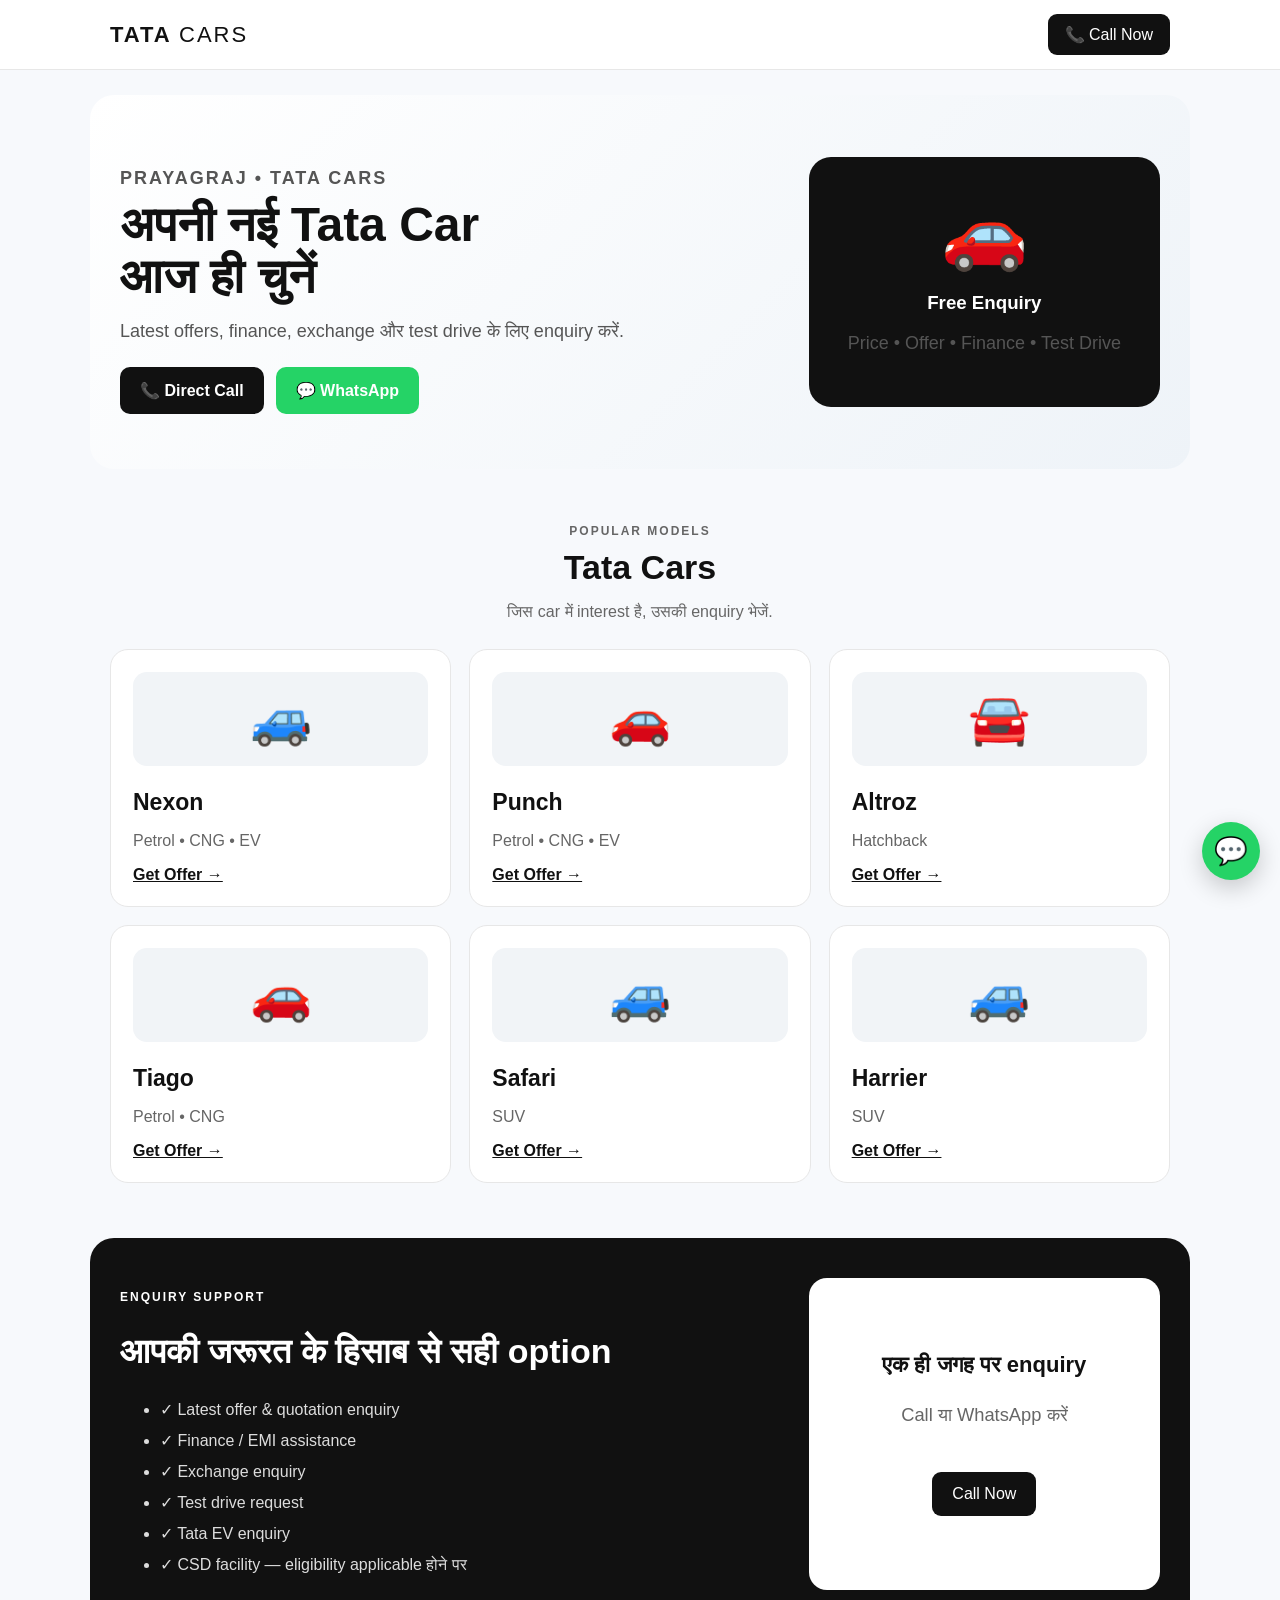
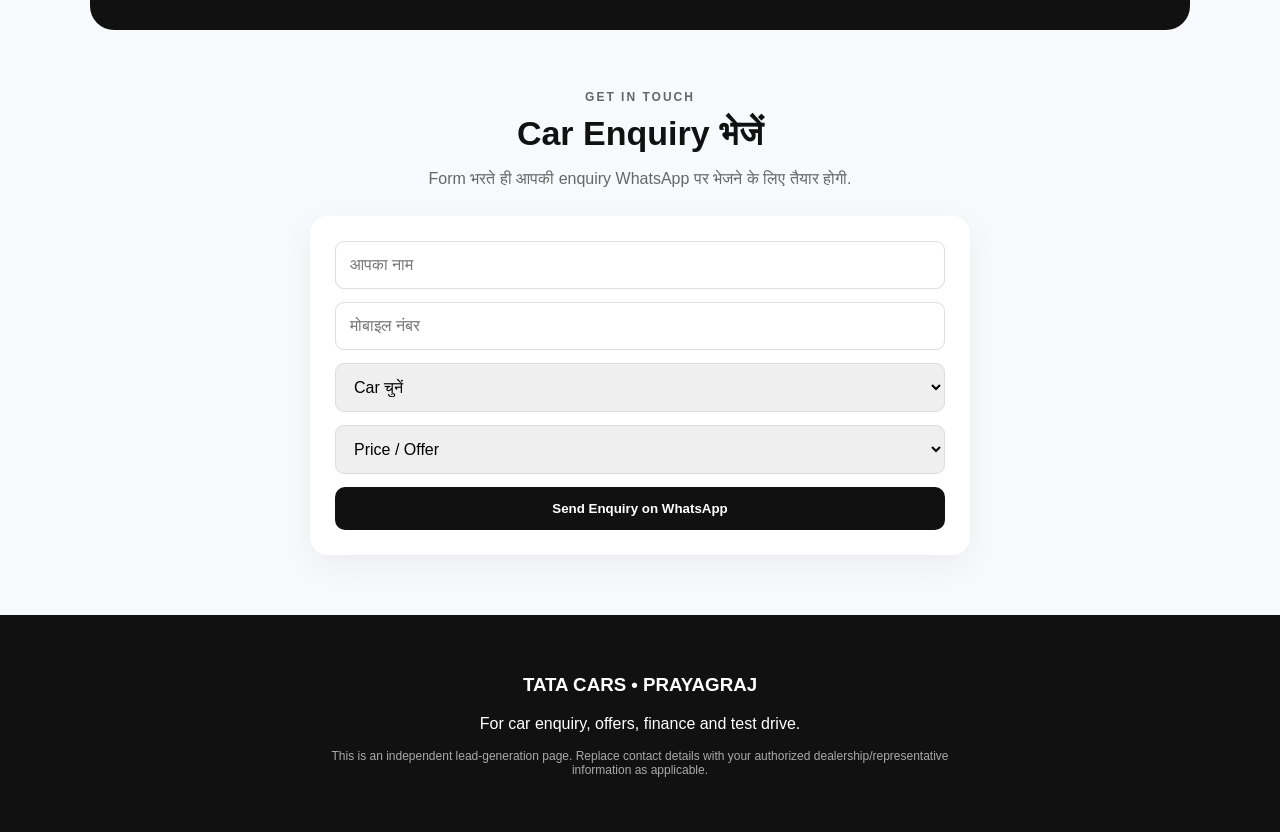
==== index.html @ e4ee9b81 "Add files via upload" ====
<!DOCTYPE html>
<html lang="hi">
<head>
  <meta charset="UTF-8">
  <meta name="viewport" content="width=device-width, initial-scale=1.0">
  <title>Tata Cars in Prayagraj | Best Offers, Finance & Test Drive</title>
  <meta name="description" content="Prayagraj में Tata Cars की जानकारी, offers, finance, exchange और test drive enquiry. Call या WhatsApp से enquiry करें.">
  <meta name="keywords" content="Tata car Prayagraj, Tata Nexon Prayagraj, Tata Punch Prayagraj, Tata car offers Prayagraj, Tata test drive Prayagraj">
  <link rel="stylesheet" href="style.css">
</head>
<body>
<header>
  <div class="nav">
    <div class="brand">TATA <span>CARS</span></div>
    <a class="call" href="tel:8931920111">📞 Call Now</a>
  </div>
</header>

<section class="hero">
  <div class="hero-text">
    <p class="tag">PRAYAGRAJ • TATA CARS</p>
    <h1>अपनी नई Tata Car<br><span>आज ही चुनें</span></h1>
    <p>Latest offers, finance, exchange और test drive के लिए enquiry करें.</p>
    <div class="buttons">
      <a href="tel:8931920111" class="btn primary">📞 Direct Call</a>
      <a href="https://wa.me/918931920111?text=Namaste%2C%20mujhe%20Tata%20car%20ke%20baare%20me%20enquiry%20karni%20hai." class="btn whatsapp">💬 WhatsApp</a>
    </div>
  </div>
  <div class="hero-card">
    <div class="car-icon">🚗</div>
    <h3>Free Enquiry</h3>
    <p>Price • Offer • Finance • Test Drive</p>
  </div>
</section>

<section class="section">
  <div class="section-head">
    <p class="tag">POPULAR MODELS</p>
    <h2>Tata Cars</h2>
    <p>जिस car में interest है, उसकी enquiry भेजें.</p>
  </div>
  <div class="cars">
    <div class="car"><div class="emoji">🚙</div><h3>Nexon</h3><p>Petrol • CNG • EV</p><a href="#lead">Get Offer →</a></div>
    <div class="car"><div class="emoji">🚗</div><h3>Punch</h3><p>Petrol • CNG • EV</p><a href="#lead">Get Offer →</a></div>
    <div class="car"><div class="emoji">🚘</div><h3>Altroz</h3><p>Hatchback</p><a href="#lead">Get Offer →</a></div>
    <div class="car"><div class="emoji">🚗</div><h3>Tiago</h3><p>Petrol • CNG</p><a href="#lead">Get Offer →</a></div>
    <div class="car"><div class="emoji">🚙</div><h3>Safari</h3><p>SUV</p><a href="#lead">Get Offer →</a></div>
    <div class="car"><div class="emoji">🚙</div><h3>Harrier</h3><p>SUV</p><a href="#lead">Get Offer →</a></div>
  </div>
</section>

<section class="offers">
  <div>
    <p class="tag">ENQUIRY SUPPORT</p>
    <h2>आपकी जरूरत के हिसाब से सही option</h2>
    <ul>
      <li>✓ Latest offer & quotation enquiry</li>
      <li>✓ Finance / EMI assistance</li>
      <li>✓ Exchange enquiry</li>
      <li>✓ Test drive request</li>
      <li>✓ Tata EV enquiry</li>
      <li>✓ CSD facility — eligibility applicable होने पर</li>
    </ul>
  </div>
  <div class="offer-box"><strong>एक ही जगह पर enquiry</strong><br><small>Call या WhatsApp करें</small><br><a href="tel:8931920111">Call Now</a></div>
</section>

<section id="lead" class="lead-section">
  <div class="section-head">
    <p class="tag">GET IN TOUCH</p>
    <h2>Car Enquiry भेजें</h2>
    <p>Form भरते ही आपकी enquiry WhatsApp पर भेजने के लिए तैयार होगी.</p>
  </div>
  <form id="leadForm">
    <input id="name" required placeholder="आपका नाम">
    <input id="phone" required pattern="[0-9]{10}" maxlength="10" placeholder="मोबाइल नंबर">
    <select id="car" required>
      <option value="">Car चुनें</option>
      <option>Nexon</option><option>Punch</option><option>Altroz</option>
      <option>Tiago</option><option>Safari</option><option>Harrier</option><option>Tata EV</option>
    </select>
    <select id="need">
      <option>Price / Offer</option><option>Test Drive</option><option>Finance / EMI</option><option>Exchange</option><option>General Enquiry</option>
    </select>
    <button class="btn primary" type="submit">Send Enquiry on WhatsApp</button>
  </form>
</section>

<footer>
  <h3>TATA CARS • PRAYAGRAJ</h3>
  <p>For car enquiry, offers, finance and test drive.</p>
  <p class="small">This is an independent lead-generation page. Replace contact details with your authorized dealership/representative information as applicable.</p>
</footer>

<a class="floating-wa" href="https://wa.me/918931920111?text=Namaste%2C%20mujhe%20Tata%20car%20ke%20baare%20me%20enquiry%20karni%20hai.">💬</a>
<script src="script.js"></script>
</body>
</html>
---- style.css ----
*{box-sizing:border-box}body{margin:0;font-family:Arial,"Noto Sans Devanagari",sans-serif;color:#111;background:#f7f9fc}header{background:#fff;border-bottom:1px solid #e7e7e7;position:sticky;top:0;z-index:5}.nav{max-width:1100px;margin:auto;padding:14px 20px;display:flex;justify-content:space-between;align-items:center}.brand{font-weight:900;font-size:22px;letter-spacing:2px}.brand span{font-weight:500}.call{background:#111;color:#fff;text-decoration:none;padding:11px 17px;border-radius:9px}.hero{max-width:1100px;margin:25px auto;padding:55px 30px;display:grid;grid-template-columns:1.5fr .8fr;gap:30px;align-items:center;background:linear-gradient(135deg,#fff,#eef3f8);border-radius:24px}.tag{font-size:12px;font-weight:800;letter-spacing:2px;margin-bottom:10px}.hero h1{font-size:48px;line-height:1.08;margin:10px 0}.hero h1 span{font-weight:800}.hero p{font-size:18px;color:#555}.buttons{display:flex;gap:12px;flex-wrap:wrap;margin-top:25px}.btn{display:inline-block;border:0;padding:14px 20px;border-radius:10px;text-decoration:none;font-weight:800;cursor:pointer}.primary{background:#111;color:#fff}.whatsapp{background:#25d366;color:#fff}.hero-card{background:#111;color:#fff;padding:35px;border-radius:22px;text-align:center}.car-icon{font-size:70px}.section{max-width:1100px;margin:55px auto;padding:0 20px}.section-head{text-align:center;margin-bottom:28px}.section-head h2{font-size:34px;margin:5px}.section-head p{color:#666}.cars{display:grid;grid-template-columns:repeat(3,1fr);gap:18px}.car{background:#fff;border:1px solid #e7e7e7;border-radius:18px;padding:22px}.emoji{font-size:50px;background:#f1f4f7;border-radius:14px;text-align:center;padding:18px}.car h3{margin-bottom:5px;font-size:23px}.car p{color:#666}.car a{color:#111;font-weight:800}.offers{max-width:1100px;margin:50px auto;padding:40px 30px;display:grid;grid-template-columns:1.5fr .8fr;gap:30px;background:#111;color:#fff;border-radius:24px}.offers h2{font-size:34px}.offers li{margin:12px 0;color:#ddd}.offer-box{background:#fff;color:#111;border-radius:18px;padding:30px;display:flex;flex-direction:column;justify-content:center;align-items:center;text-align:center;font-size:22px}.offer-box small{color:#666}.offer-box a{margin-top:20px;background:#111;color:#fff;padding:13px 20px;border-radius:9px;text-decoration:none;font-size:16px}.lead-section{max-width:700px;margin:60px auto;padding:0 20px}.lead-section form{background:#fff;padding:25px;border-radius:18px;box-shadow:0 10px 35px #0000000d;display:grid;gap:13px}.lead-section input,.lead-section select{width:100%;padding:14px;border:1px solid #ddd;border-radius:9px;font-size:16px}footer{background:#111;color:#fff;text-align:center;padding:40px 20px;margin-top:60px}.small{font-size:12px;color:#aaa;max-width:650px;margin:15px auto}.floating-wa{position:fixed;right:20px;bottom:20px;background:#25d366;color:#fff;text-decoration:none;width:58px;height:58px;border-radius:50%;display:grid;place-items:center;font-size:27px;box-shadow:0 8px 25px #0003}@media(max-width:700px){.hero,.offers{grid-template-columns:1fr;margin:15px}.hero{padding:35px 22px}.hero h1{font-size:38px}.cars{grid-template-columns:1fr 1fr}.section{margin:40px auto}.offers{padding:30px 22px}}@media(max-width:430px){.cars{grid-template-columns:1fr}.nav{padding:12px}.brand{font-size:18px}}
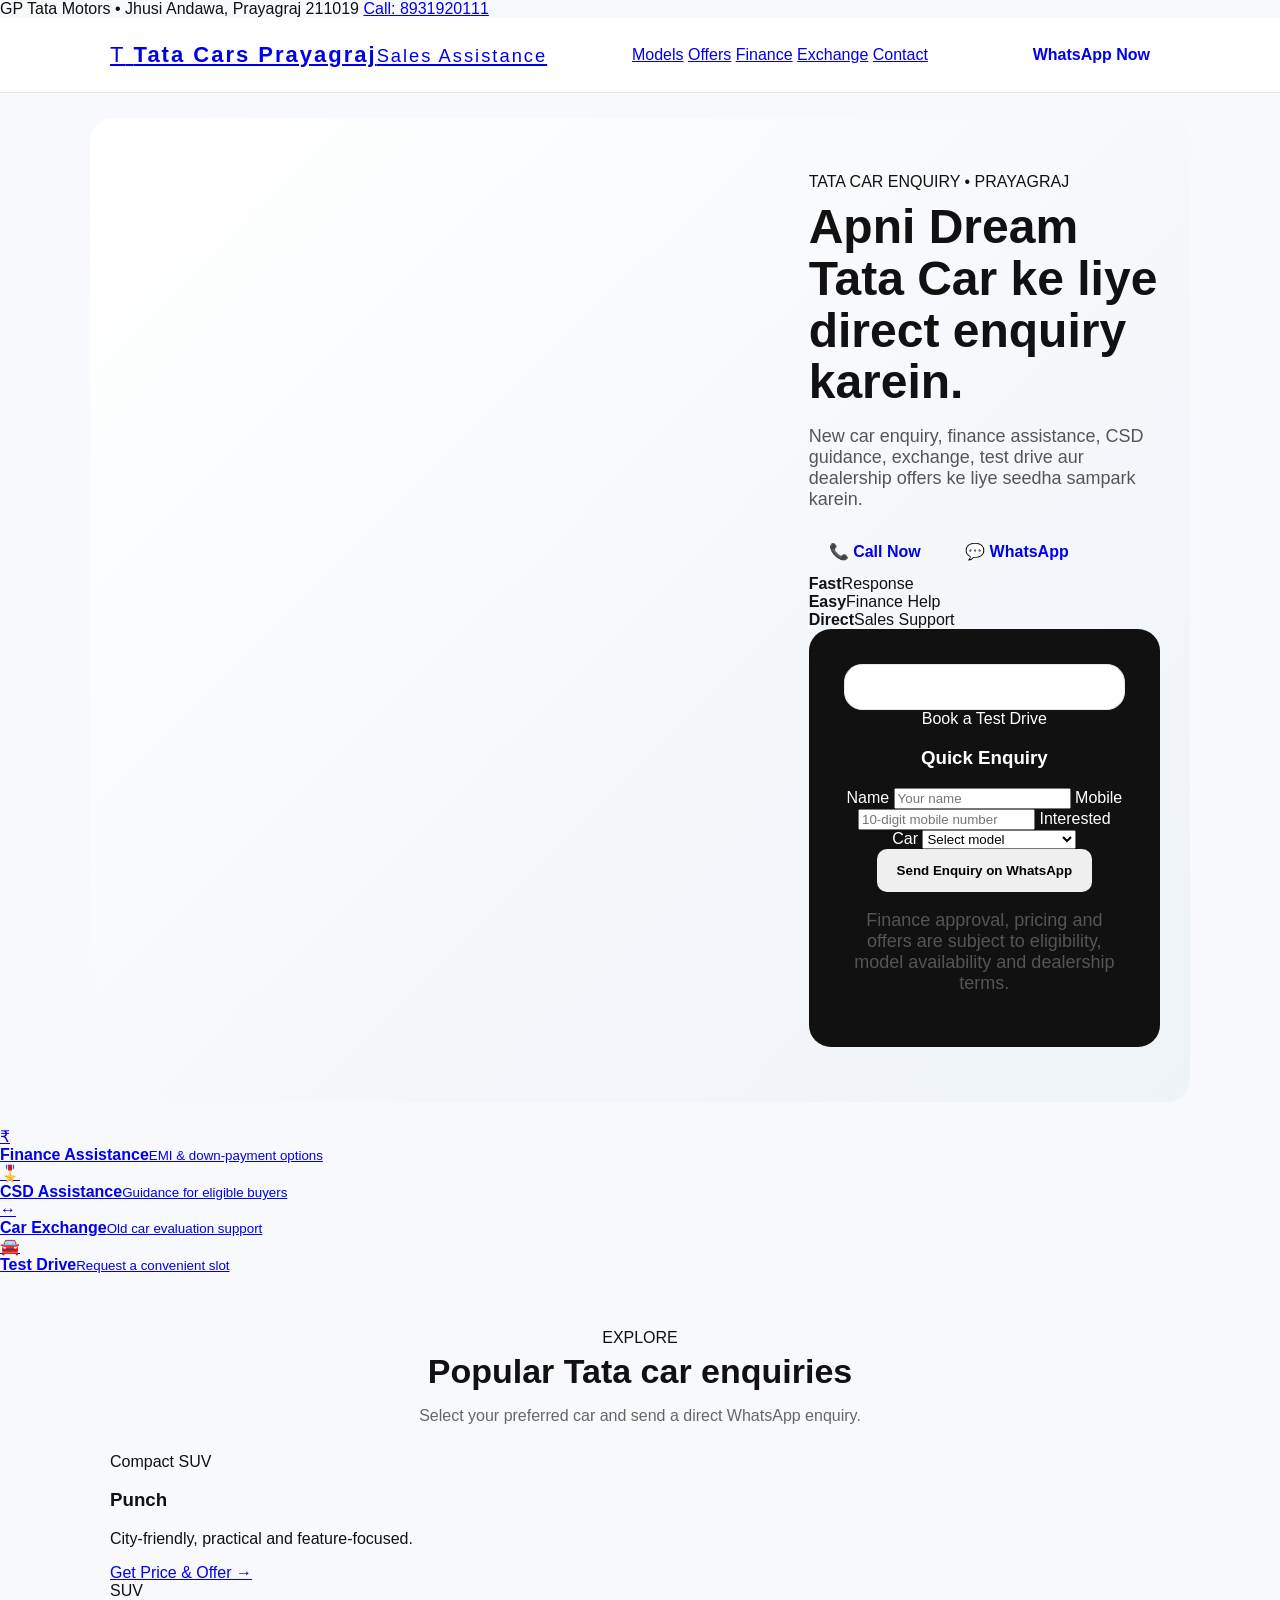
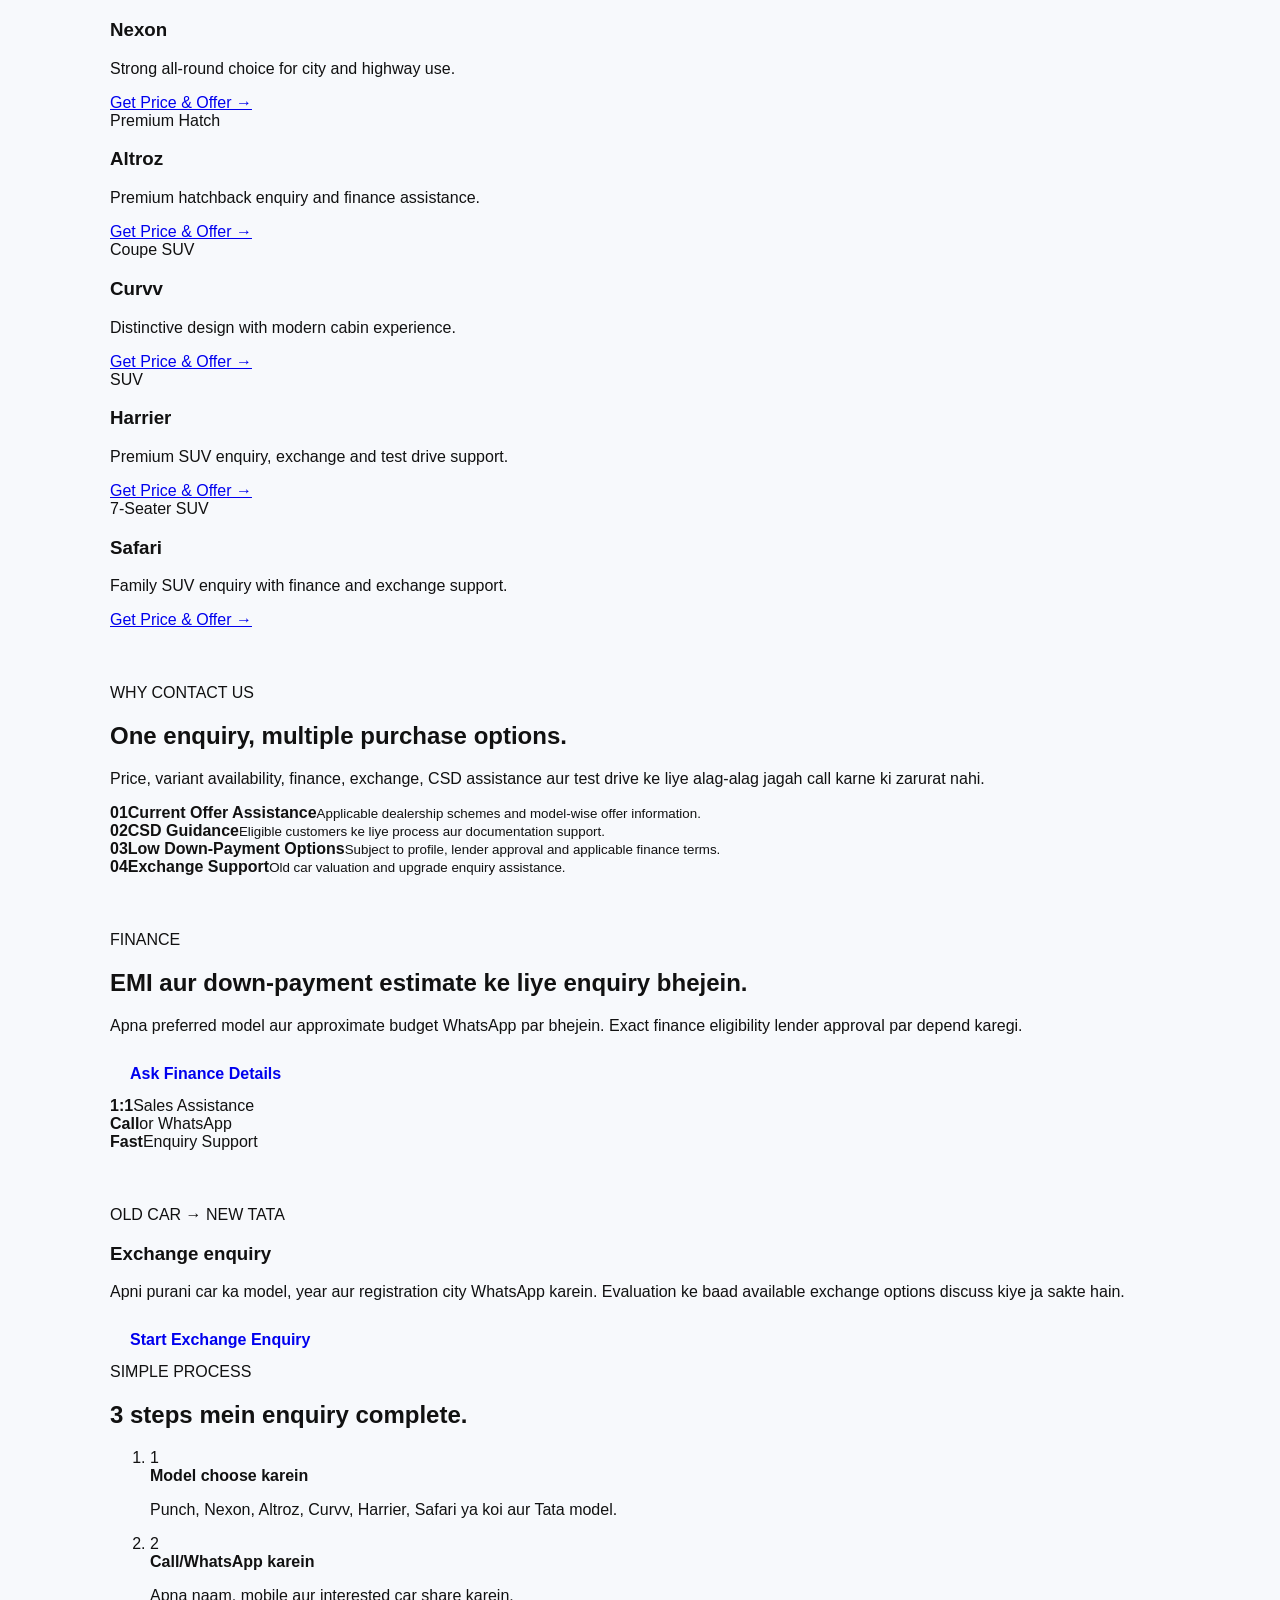
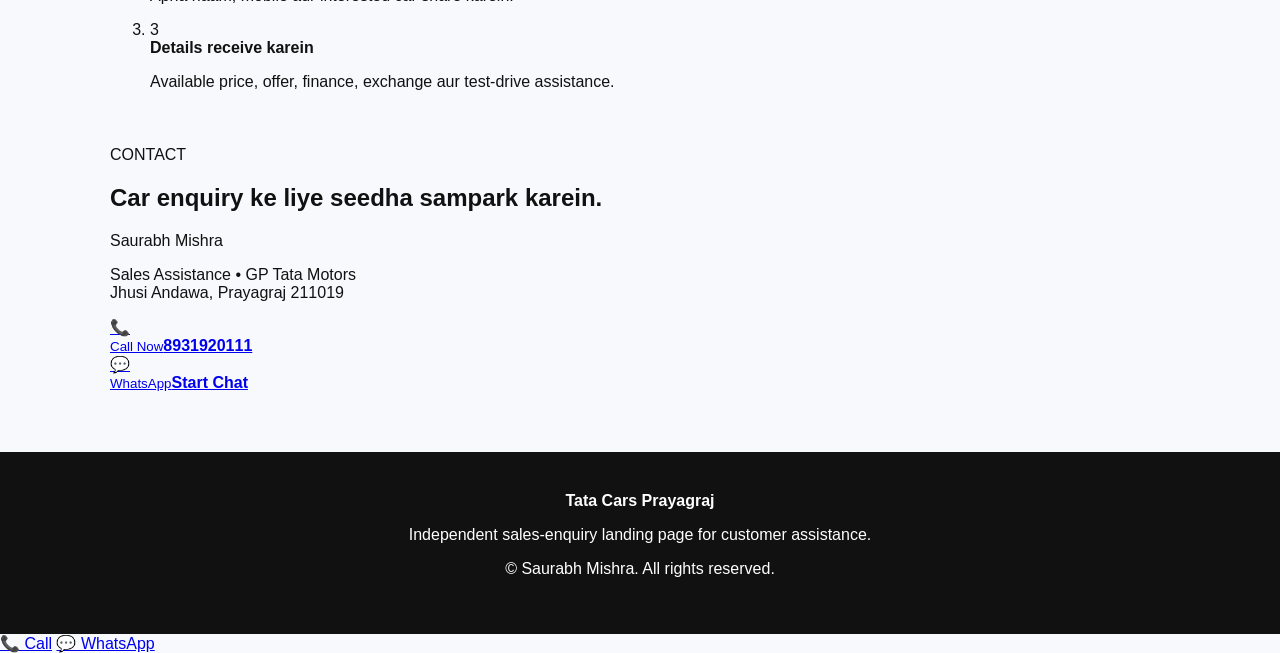
==== commit a17e0b63: "Rename index(1).html to index.html" ====
--- a/index.html
+++ b/index.html
@@ -1,98 +1,217 @@
-<!DOCTYPE html>
-<html lang="hi">
+<!doctype html>
+<html lang="en">
 <head>
-  <meta charset="UTF-8">
-  <meta name="viewport" content="width=device-width, initial-scale=1.0">
-  <title>Tata Cars in Prayagraj | Best Offers, Finance & Test Drive</title>
-  <meta name="description" content="Prayagraj में Tata Cars की जानकारी, offers, finance, exchange और test drive enquiry. Call या WhatsApp से enquiry करें.">
-  <meta name="keywords" content="Tata car Prayagraj, Tata Nexon Prayagraj, Tata Punch Prayagraj, Tata car offers Prayagraj, Tata test drive Prayagraj">
-  <link rel="stylesheet" href="style.css">
+  <meta charset="utf-8" />
+  <meta name="viewport" content="width=device-width,initial-scale=1" />
+  <title>Tata Cars Prayagraj | Offers, Finance, Test Drive & Exchange</title>
+  <meta name="description" content="Tata car enquiry in Prayagraj. Get assistance for new Tata cars, finance, CSD, exchange, test drive and current dealership offers. Call or WhatsApp Saurabh Mishra." />
+  <meta name="theme-color" content="#0a1f44" />
+  <link rel="preconnect" href="https://fonts.googleapis.com">
+  <link rel="preconnect" href="https://fonts.gstatic.com" crossorigin>
+  <link href="https://fonts.googleapis.com/css2?family=Inter:wght@400;500;600;700;800&family=Manrope:wght@600;700;800&display=swap" rel="stylesheet">
+  <link rel="stylesheet" href="style.css" />
 </head>
 <body>
-<header>
-  <div class="nav">
-    <div class="brand">TATA <span>CARS</span></div>
-    <a class="call" href="tel:8931920111">📞 Call Now</a>
-  </div>
-</header>
-
-<section class="hero">
-  <div class="hero-text">
-    <p class="tag">PRAYAGRAJ • TATA CARS</p>
-    <h1>अपनी नई Tata Car<br><span>आज ही चुनें</span></h1>
-    <p>Latest offers, finance, exchange और test drive के लिए enquiry करें.</p>
-    <div class="buttons">
-      <a href="tel:8931920111" class="btn primary">📞 Direct Call</a>
-      <a href="https://wa.me/918931920111?text=Namaste%2C%20mujhe%20Tata%20car%20ke%20baare%20me%20enquiry%20karni%20hai." class="btn whatsapp">💬 WhatsApp</a>
+  <div class="topbar">
+    <div class="container topbar-inner">
+      <span>GP Tata Motors • Jhusi Andawa, Prayagraj 211019</span>
+      <a href="tel:+918931920111">Call: 8931920111</a>
     </div>
   </div>
-  <div class="hero-card">
-    <div class="car-icon">🚗</div>
-    <h3>Free Enquiry</h3>
-    <p>Price • Offer • Finance • Test Drive</p>
+
+  <header class="site-header">
+    <div class="container nav">
+      <a class="brand" href="#home" aria-label="Home">
+        <span class="logo-mark">T</span>
+        <span><strong>Tata Cars Prayagraj</strong><small>Sales Assistance</small></span>
+      </a>
+      <nav class="desktop-nav">
+        <a href="#models">Models</a>
+        <a href="#offers">Offers</a>
+        <a href="#finance">Finance</a>
+        <a href="#exchange">Exchange</a>
+        <a href="#contact">Contact</a>
+      </nav>
+      <a class="btn btn-primary desktop-cta" href="https://wa.me/918931920111?text=Hello%20Saurabh%20Ji%2C%20mujhe%20Tata%20car%20ke%20baare%20me%20details%20chahiye." target="_blank" rel="noopener">WhatsApp Now</a>
+    </div>
+  </header>
+
+  <main>
+    <section class="hero" id="home">
+      <div class="hero-glow"></div>
+      <div class="container hero-grid">
+        <div class="hero-copy">
+          <div class="eyebrow">TATA CAR ENQUIRY • PRAYAGRAJ</div>
+          <h1>Apni Dream Tata Car ke liye <span>direct enquiry</span> karein.</h1>
+          <p>New car enquiry, finance assistance, CSD guidance, exchange, test drive aur dealership offers ke liye seedha sampark karein.</p>
+
+          <div class="hero-actions">
+            <a class="btn btn-primary btn-lg" href="tel:+918931920111">📞 Call Now</a>
+            <a class="btn btn-whatsapp btn-lg" href="https://wa.me/918931920111?text=Hello%20Saurabh%20Ji%2C%20mujhe%20Tata%20car%20ki%20price%20aur%20offer%20details%20chahiye." target="_blank" rel="noopener">💬 WhatsApp</a>
+          </div>
+
+          <div class="trust-row">
+            <div><strong>Fast</strong><span>Response</span></div>
+            <div><strong>Easy</strong><span>Finance Help</span></div>
+            <div><strong>Direct</strong><span>Sales Support</span></div>
+          </div>
+        </div>
+
+        <div class="hero-card">
+          <div class="car-visual" aria-hidden="true">
+            <div class="road"></div>
+            <div class="car">
+              <div class="car-top"></div>
+              <div class="car-body"></div>
+              <span class="wheel w1"></span>
+              <span class="wheel w2"></span>
+            </div>
+          </div>
+          <div class="hero-card-content">
+            <span class="pill">Book a Test Drive</span>
+            <h3>Quick Enquiry</h3>
+            <form id="leadForm">
+              <label>Name
+                <input id="name" type="text" placeholder="Your name" required>
+              </label>
+              <label>Mobile
+                <input id="mobile" type="tel" inputmode="numeric" placeholder="10-digit mobile number" pattern="[0-9]{10}" required>
+              </label>
+              <label>Interested Car
+                <select id="carModel" required>
+                  <option value="">Select model</option>
+                  <option>Punch</option>
+                  <option>Nexon</option>
+                  <option>Tiago</option>
+                  <option>Tigor</option>
+                  <option>Altroz</option>
+                  <option>Curvv</option>
+                  <option>Harrier</option>
+                  <option>Safari</option>
+                  <option>EV / Other Tata Model</option>
+                </select>
+              </label>
+              <button class="btn btn-primary btn-block" type="submit">Send Enquiry on WhatsApp</button>
+            </form>
+            <p class="micro">Finance approval, pricing and offers are subject to eligibility, model availability and dealership terms.</p>
+          </div>
+        </div>
+      </div>
+    </section>
+
+    <section class="quick-strip">
+      <div class="container quick-grid">
+        <a href="#finance"><span>₹</span><div><strong>Finance Assistance</strong><small>EMI & down-payment options</small></div></a>
+        <a href="#offers"><span>🎖️</span><div><strong>CSD Assistance</strong><small>Guidance for eligible buyers</small></div></a>
+        <a href="#exchange"><span>↔</span><div><strong>Car Exchange</strong><small>Old car evaluation support</small></div></a>
+        <a href="#contact"><span>🚘</span><div><strong>Test Drive</strong><small>Request a convenient slot</small></div></a>
+      </div>
+    </section>
+
+    <section class="section" id="models">
+      <div class="container">
+        <div class="section-head">
+          <div>
+            <span class="eyebrow dark">EXPLORE</span>
+            <h2>Popular Tata car enquiries</h2>
+          </div>
+          <p>Select your preferred car and send a direct WhatsApp enquiry.</p>
+        </div>
+
+        <div class="cards">
+          <article class="model-card"><span class="model-tag">Compact SUV</span><h3>Punch</h3><p>City-friendly, practical and feature-focused.</p><a href="#" data-model="Punch" class="model-link">Get Price & Offer →</a></article>
+          <article class="model-card featured"><span class="model-tag">SUV</span><h3>Nexon</h3><p>Strong all-round choice for city and highway use.</p><a href="#" data-model="Nexon" class="model-link">Get Price & Offer →</a></article>
+          <article class="model-card"><span class="model-tag">Premium Hatch</span><h3>Altroz</h3><p>Premium hatchback enquiry and finance assistance.</p><a href="#" data-model="Altroz" class="model-link">Get Price & Offer →</a></article>
+          <article class="model-card"><span class="model-tag">Coupe SUV</span><h3>Curvv</h3><p>Distinctive design with modern cabin experience.</p><a href="#" data-model="Curvv" class="model-link">Get Price & Offer →</a></article>
+          <article class="model-card"><span class="model-tag">SUV</span><h3>Harrier</h3><p>Premium SUV enquiry, exchange and test drive support.</p><a href="#" data-model="Harrier" class="model-link">Get Price & Offer →</a></article>
+          <article class="model-card"><span class="model-tag">7-Seater SUV</span><h3>Safari</h3><p>Family SUV enquiry with finance and exchange support.</p><a href="#" data-model="Safari" class="model-link">Get Price & Offer →</a></article>
+        </div>
+      </div>
+    </section>
+
+    <section class="section alt" id="offers">
+      <div class="container split">
+        <div>
+          <span class="eyebrow dark">WHY CONTACT US</span>
+          <h2>One enquiry, multiple purchase options.</h2>
+          <p>Price, variant availability, finance, exchange, CSD assistance aur test drive ke liye alag-alag jagah call karne ki zarurat nahi.</p>
+        </div>
+        <div class="benefit-list">
+          <div><b>01</b><span><strong>Current Offer Assistance</strong><small>Applicable dealership schemes and model-wise offer information.</small></span></div>
+          <div><b>02</b><span><strong>CSD Guidance</strong><small>Eligible customers ke liye process aur documentation support.</small></span></div>
+          <div><b>03</b><span><strong>Low Down-Payment Options</strong><small>Subject to profile, lender approval and applicable finance terms.</small></span></div>
+          <div><b>04</b><span><strong>Exchange Support</strong><small>Old car valuation and upgrade enquiry assistance.</small></span></div>
+        </div>
+      </div>
+    </section>
+
+    <section class="section" id="finance">
+      <div class="container finance-card">
+        <div>
+          <span class="eyebrow">FINANCE</span>
+          <h2>EMI aur down-payment estimate ke liye enquiry bhejein.</h2>
+          <p>Apna preferred model aur approximate budget WhatsApp par bhejein. Exact finance eligibility lender approval par depend karegi.</p>
+          <a class="btn btn-light" href="https://wa.me/918931920111?text=Hello%20Saurabh%20Ji%2C%20mujhe%20Tata%20car%20finance%2FEMI%20details%20chahiye." target="_blank" rel="noopener">Ask Finance Details</a>
+        </div>
+        <div class="stats">
+          <div><strong>1:1</strong><span>Sales Assistance</span></div>
+          <div><strong>Call</strong><span>or WhatsApp</span></div>
+          <div><strong>Fast</strong><span>Enquiry Support</span></div>
+        </div>
+      </div>
+    </section>
+
+    <section class="section" id="exchange">
+      <div class="container split">
+        <div class="exchange-card">
+          <span class="badge">OLD CAR → NEW TATA</span>
+          <h3>Exchange enquiry</h3>
+          <p>Apni purani car ka model, year aur registration city WhatsApp karein. Evaluation ke baad available exchange options discuss kiye ja sakte hain.</p>
+          <a class="btn btn-primary" href="https://wa.me/918931920111?text=Hello%20Saurabh%20Ji%2C%20mujhe%20old%20car%20exchange%20karke%20Tata%20car%20leni%20hai." target="_blank" rel="noopener">Start Exchange Enquiry</a>
+        </div>
+        <div>
+          <span class="eyebrow dark">SIMPLE PROCESS</span>
+          <h2>3 steps mein enquiry complete.</h2>
+          <ol class="steps">
+            <li><span>1</span><div><strong>Model choose karein</strong><p>Punch, Nexon, Altroz, Curvv, Harrier, Safari ya koi aur Tata model.</p></div></li>
+            <li><span>2</span><div><strong>Call/WhatsApp karein</strong><p>Apna naam, mobile aur interested car share karein.</p></div></li>
+            <li><span>3</span><div><strong>Details receive karein</strong><p>Available price, offer, finance, exchange aur test-drive assistance.</p></div></li>
+          </ol>
+        </div>
+      </div>
+    </section>
+
+    <section class="section contact-section" id="contact">
+      <div class="container contact-grid">
+        <div>
+          <span class="eyebrow dark">CONTACT</span>
+          <h2>Car enquiry ke liye seedha sampark karein.</h2>
+          <p class="contact-name">Saurabh Mishra</p>
+          <p>Sales Assistance • GP Tata Motors<br>Jhusi Andawa, Prayagraj 211019</p>
+        </div>
+        <div class="contact-actions">
+          <a class="contact-tile" href="tel:+918931920111"><span>📞</span><div><small>Call Now</small><strong>8931920111</strong></div></a>
+          <a class="contact-tile" href="https://wa.me/918931920111?text=Hello%20Saurabh%20Ji%2C%20mujhe%20Tata%20car%20enquiry%20karni%20hai." target="_blank" rel="noopener"><span>💬</span><div><small>WhatsApp</small><strong>Start Chat</strong></div></a>
+        </div>
+      </div>
+    </section>
+  </main>
+
+  <footer>
+    <div class="container footer-inner">
+      <div>
+        <strong>Tata Cars Prayagraj</strong>
+        <p>Independent sales-enquiry landing page for customer assistance.</p>
+      </div>
+      <p>© <span id="year"></span> Saurabh Mishra. All rights reserved.</p>
+    </div>
+  </footer>
+
+  <div class="mobile-bar">
+    <a href="tel:+918931920111">📞 Call</a>
+    <a href="https://wa.me/918931920111?text=Hello%20Saurabh%20Ji%2C%20mujhe%20Tata%20car%20ki%20details%20chahiye." target="_blank" rel="noopener">💬 WhatsApp</a>
   </div>
-</section>
-
-<section class="section">
-  <div class="section-head">
-    <p class="tag">POPULAR MODELS</p>
-    <h2>Tata Cars</h2>
-    <p>जिस car में interest है, उसकी enquiry भेजें.</p>
-  </div>
-  <div class="cars">
-    <div class="car"><div class="emoji">🚙</div><h3>Nexon</h3><p>Petrol • CNG • EV</p><a href="#lead">Get Offer →</a></div>
-    <div class="car"><div class="emoji">🚗</div><h3>Punch</h3><p>Petrol • CNG • EV</p><a href="#lead">Get Offer →</a></div>
-    <div class="car"><div class="emoji">🚘</div><h3>Altroz</h3><p>Hatchback</p><a href="#lead">Get Offer →</a></div>
-    <div class="car"><div class="emoji">🚗</div><h3>Tiago</h3><p>Petrol • CNG</p><a href="#lead">Get Offer →</a></div>
-    <div class="car"><div class="emoji">🚙</div><h3>Safari</h3><p>SUV</p><a href="#lead">Get Offer →</a></div>
-    <div class="car"><div class="emoji">🚙</div><h3>Harrier</h3><p>SUV</p><a href="#lead">Get Offer →</a></div>
-  </div>
-</section>
-
-<section class="offers">
-  <div>
-    <p class="tag">ENQUIRY SUPPORT</p>
-    <h2>आपकी जरूरत के हिसाब से सही option</h2>
-    <ul>
-      <li>✓ Latest offer & quotation enquiry</li>
-      <li>✓ Finance / EMI assistance</li>
-      <li>✓ Exchange enquiry</li>
-      <li>✓ Test drive request</li>
-      <li>✓ Tata EV enquiry</li>
-      <li>✓ CSD facility — eligibility applicable होने पर</li>
-    </ul>
-  </div>
-  <div class="offer-box"><strong>एक ही जगह पर enquiry</strong><br><small>Call या WhatsApp करें</small><br><a href="tel:8931920111">Call Now</a></div>
-</section>
-
-<section id="lead" class="lead-section">
-  <div class="section-head">
-    <p class="tag">GET IN TOUCH</p>
-    <h2>Car Enquiry भेजें</h2>
-    <p>Form भरते ही आपकी enquiry WhatsApp पर भेजने के लिए तैयार होगी.</p>
-  </div>
-  <form id="leadForm">
-    <input id="name" required placeholder="आपका नाम">
-    <input id="phone" required pattern="[0-9]{10}" maxlength="10" placeholder="मोबाइल नंबर">
-    <select id="car" required>
-      <option value="">Car चुनें</option>
-      <option>Nexon</option><option>Punch</option><option>Altroz</option>
-      <option>Tiago</option><option>Safari</option><option>Harrier</option><option>Tata EV</option>
-    </select>
-    <select id="need">
-      <option>Price / Offer</option><option>Test Drive</option><option>Finance / EMI</option><option>Exchange</option><option>General Enquiry</option>
-    </select>
-    <button class="btn primary" type="submit">Send Enquiry on WhatsApp</button>
-  </form>
-</section>
-
-<footer>
-  <h3>TATA CARS • PRAYAGRAJ</h3>
-  <p>For car enquiry, offers, finance and test drive.</p>
-  <p class="small">This is an independent lead-generation page. Replace contact details with your authorized dealership/representative information as applicable.</p>
-</footer>
-
-<a class="floating-wa" href="https://wa.me/918931920111?text=Namaste%2C%20mujhe%20Tata%20car%20ke%20baare%20me%20enquiry%20karni%20hai.">💬</a>
-<script src="script.js"></script>
+
+  <script src="script.js"></script>
 </body>
-</html>+</html>
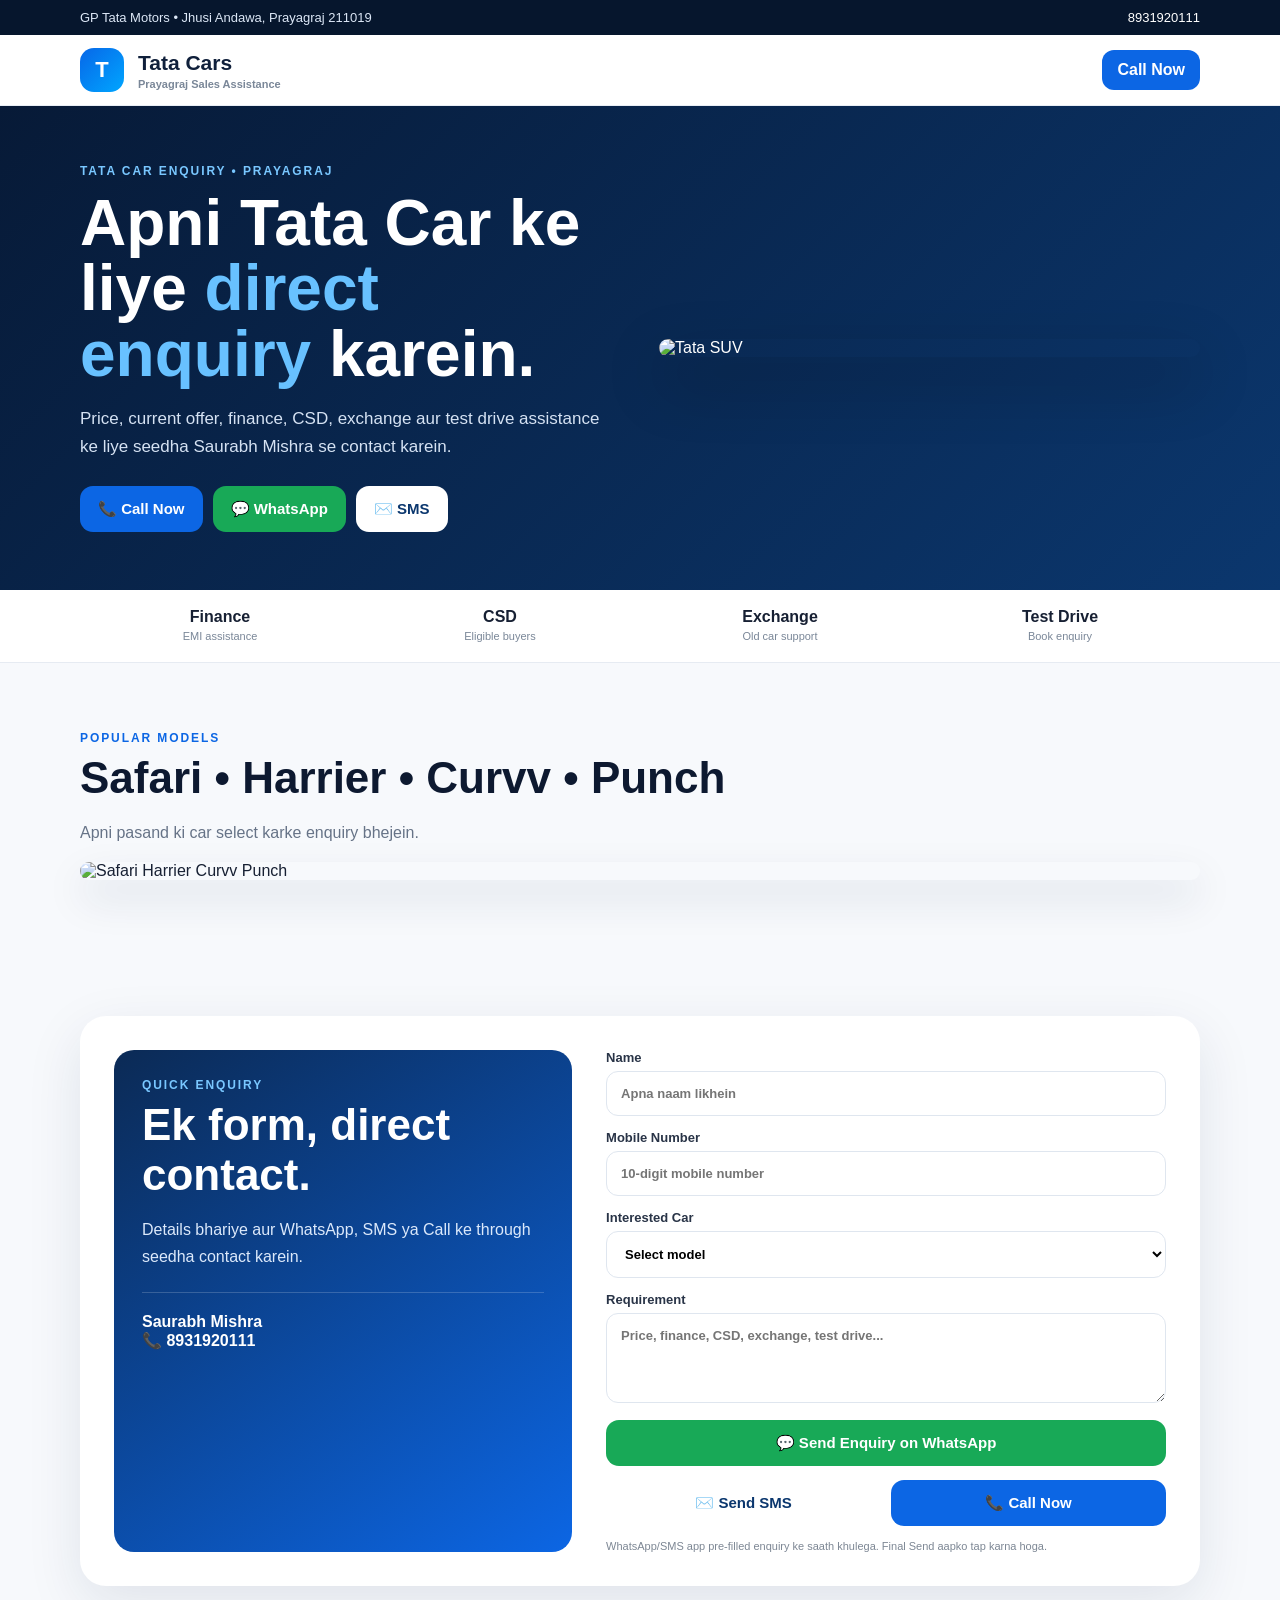
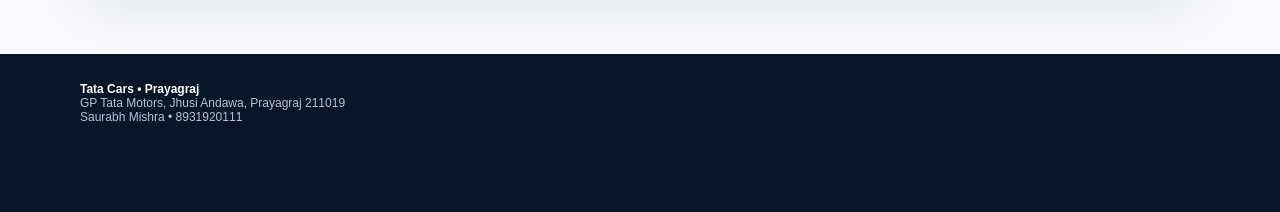
==== commit 481af7a6: "Rename index.html.html to index.html" ====
--- a/index.html
+++ b/index.html
@@ -1,217 +1,65 @@
 <!doctype html>
 <html lang="en">
 <head>
-  <meta charset="utf-8" />
-  <meta name="viewport" content="width=device-width,initial-scale=1" />
-  <title>Tata Cars Prayagraj | Offers, Finance, Test Drive & Exchange</title>
-  <meta name="description" content="Tata car enquiry in Prayagraj. Get assistance for new Tata cars, finance, CSD, exchange, test drive and current dealership offers. Call or WhatsApp Saurabh Mishra." />
-  <meta name="theme-color" content="#0a1f44" />
-  <link rel="preconnect" href="https://fonts.googleapis.com">
-  <link rel="preconnect" href="https://fonts.gstatic.com" crossorigin>
-  <link href="https://fonts.googleapis.com/css2?family=Inter:wght@400;500;600;700;800&family=Manrope:wght@600;700;800&display=swap" rel="stylesheet">
-  <link rel="stylesheet" href="style.css" />
+<meta charset="utf-8">
+<meta name="viewport" content="width=device-width,initial-scale=1,viewport-fit=cover">
+<title>Tata Cars | Prayagraj</title>
+<meta name="description" content="Tata car enquiry in Prayagraj. Call, WhatsApp or SMS for price, offers, finance, CSD, exchange and test drive assistance.">
+<meta name="theme-color" content="#071a37">
+<style>
+*{box-sizing:border-box}html{scroll-behavior:smooth}body{margin:0;font-family:-apple-system,BlinkMacSystemFont,"Segoe UI",Roboto,Arial,sans-serif;color:#172033;background:#f7f9fc}a{text-decoration:none}.wrap{width:min(1120px,92%);margin:auto}
+.top{background:#06162d;color:#dce7f6;font-size:13px;padding:10px 0}.top .wrap{display:flex;justify-content:space-between;gap:14px;align-items:center}.top a{color:#fff}
+header{position:sticky;top:0;z-index:20;background:rgba(255,255,255,.96);backdrop-filter:blur(12px);border-bottom:1px solid #e9eef5}.nav{min-height:70px;display:flex;align-items:center;gap:14px}.logo{width:44px;height:44px;border-radius:14px;background:linear-gradient(135deg,#0767e8,#00a6ff);color:#fff;display:grid;place-items:center;font-weight:900;font-size:22px}.brand{font-size:21px;font-weight:900;color:#10203b;margin-right:auto}.brand small{display:block;font-size:11px;font-weight:600;color:#7a8798;margin-top:3px}.navcall{background:#0c66e4;color:#fff;padding:11px 15px;border-radius:12px;font-weight:800}
+.hero{background:linear-gradient(135deg,#071a37,#0b376e);padding:58px 0;color:#fff}.hero-grid{display:grid;grid-template-columns:1fr 1fr;gap:38px;align-items:center}.eyebrow{font-size:12px;letter-spacing:.16em;color:#79c7ff;font-weight:900}h1{font-size:clamp(40px,5vw,66px);line-height:1.02;margin:13px 0 18px}h1 span{color:#68c1ff}.lead{font-size:17px;line-height:1.65;color:#d5e2f3}.hero-actions{display:flex;gap:10px;flex-wrap:wrap;margin-top:25px}.btn{display:inline-flex;align-items:center;justify-content:center;border:0;border-radius:13px;padding:14px 18px;font-size:15px;font-weight:900;cursor:pointer}.primary{background:#0c66e4;color:#fff}.whatsapp{background:#18a957;color:#fff}.sms{background:#fff;color:#0b376e}.heroimg{border-radius:24px;overflow:hidden;box-shadow:0 24px 60px rgba(0,0,0,.30)}.heroimg img{display:block;width:100%}
+.quick{background:#fff;border-bottom:1px solid #e6ebf2}.quickgrid{display:grid;grid-template-columns:repeat(4,1fr)}.quickgrid div{padding:18px 12px;text-align:center}.quickgrid strong{display:block}.quickgrid span{font-size:11px;color:#7a8798}
+.section{padding:68px 0}.section h2{font-size:clamp(30px,4vw,44px);margin:8px 0 12px;color:#0d1930}.section p{color:#667387;line-height:1.7}.showcase{border-radius:22px;overflow:hidden;box-shadow:0 18px 40px rgba(19,42,76,.13)}.showcase img{display:block;width:100%}
+.formbox{display:grid;grid-template-columns:.9fr 1.1fr;gap:34px;background:#fff;border-radius:26px;padding:34px;box-shadow:0 18px 55px rgba(18,42,77,.10)}.formside{background:linear-gradient(145deg,#0b2a55,#0c66e4);color:#fff;border-radius:20px;padding:28px}.formside p{color:#dce9fb}.contact-line{margin-top:22px;padding-top:20px;border-top:1px solid rgba(255,255,255,.18);font-weight:800}form{display:grid;gap:14px}label{font-size:13px;font-weight:800;color:#293447}input,select,textarea{width:100%;margin-top:6px;padding:14px;border:1px solid #dfe6ef;border-radius:12px;font:inherit;background:#fff}textarea{min-height:90px}.sendgrid{display:grid;grid-template-columns:1fr 1fr;gap:10px}.note{font-size:11px;color:#7d8794}
+footer{background:#071628;color:#b7c3d3;padding:28px 0 88px;font-size:12px}.mobilebar{display:none;position:fixed;left:0;right:0;bottom:0;z-index:30;background:#fff;padding:9px;gap:9px;border-top:1px solid #e3e8ef}.mobilebar a{flex:1;text-align:center;padding:13px 8px;border-radius:11px;color:#fff;font-weight:900}.mobilebar a:first-child{background:#0c66e4}.mobilebar a:last-child{background:#18a957}
+@media(max-width:850px){.hero-grid,.formbox{grid-template-columns:1fr}.hero{padding:44px 0}}
+@media(max-width:620px){.brand{font-size:18px}.navcall{display:none}h1{font-size:42px}.quickgrid{grid-template-columns:1fr 1fr}.sendgrid{grid-template-columns:1fr}.section{padding:52px 0}.formbox{padding:18px}.mobilebar{display:flex}}
+</style>
 </head>
 <body>
-  <div class="topbar">
-    <div class="container topbar-inner">
-      <span>GP Tata Motors • Jhusi Andawa, Prayagraj 211019</span>
-      <a href="tel:+918931920111">Call: 8931920111</a>
-    </div>
-  </div>
+<div class="top"><div class="wrap"><span>GP Tata Motors • Jhusi Andawa, Prayagraj 211019</span><a href="tel:+918931920111">8931920111</a></div></div>
+<header><div class="wrap nav"><div class="logo">T</div><div class="brand">Tata Cars<small>Prayagraj Sales Assistance</small></div><a class="navcall" href="tel:+918931920111">Call Now</a></div></header>
 
-  <header class="site-header">
-    <div class="container nav">
-      <a class="brand" href="#home" aria-label="Home">
-        <span class="logo-mark">T</span>
-        <span><strong>Tata Cars Prayagraj</strong><small>Sales Assistance</small></span>
-      </a>
-      <nav class="desktop-nav">
-        <a href="#models">Models</a>
-        <a href="#offers">Offers</a>
-        <a href="#finance">Finance</a>
-        <a href="#exchange">Exchange</a>
-        <a href="#contact">Contact</a>
-      </nav>
-      <a class="btn btn-primary desktop-cta" href="https://wa.me/918931920111?text=Hello%20Saurabh%20Ji%2C%20mujhe%20Tata%20car%20ke%20baare%20me%20details%20chahiye." target="_blank" rel="noopener">WhatsApp Now</a>
-    </div>
-  </header>
+<section class="hero"><div class="wrap hero-grid">
+<div><div class="eyebrow">TATA CAR ENQUIRY • PRAYAGRAJ</div><h1>Apni Tata Car ke liye <span>direct enquiry</span> karein.</h1><p class="lead">Price, current offer, finance, CSD, exchange aur test drive assistance ke liye seedha Saurabh Mishra se contact karein.</p>
+<div class="hero-actions"><a class="btn primary" href="tel:+918931920111">📞 Call Now</a><a class="btn whatsapp" href="https://api.whatsapp.com/send?phone=918931920111&text=Hello%20Saurabh%20Ji%2C%20mujhe%20Tata%20car%20details%20chahiye.">💬 WhatsApp</a><a class="btn sms" href="sms:+918931920111?body=Hello%20Saurabh%20Ji%2C%20mujhe%20Tata%20car%20details%20chahiye.">✉️ SMS</a></div></div>
+<div class="heroimg"><img src="hero.jpg" alt="Tata SUV"></div></div></section>
 
-  <main>
-    <section class="hero" id="home">
-      <div class="hero-glow"></div>
-      <div class="container hero-grid">
-        <div class="hero-copy">
-          <div class="eyebrow">TATA CAR ENQUIRY • PRAYAGRAJ</div>
-          <h1>Apni Dream Tata Car ke liye <span>direct enquiry</span> karein.</h1>
-          <p>New car enquiry, finance assistance, CSD guidance, exchange, test drive aur dealership offers ke liye seedha sampark karein.</p>
+<div class="quick"><div class="wrap quickgrid"><div><strong>Finance</strong><span>EMI assistance</span></div><div><strong>CSD</strong><span>Eligible buyers</span></div><div><strong>Exchange</strong><span>Old car support</span></div><div><strong>Test Drive</strong><span>Book enquiry</span></div></div></div>
 
-          <div class="hero-actions">
-            <a class="btn btn-primary btn-lg" href="tel:+918931920111">📞 Call Now</a>
-            <a class="btn btn-whatsapp btn-lg" href="https://wa.me/918931920111?text=Hello%20Saurabh%20Ji%2C%20mujhe%20Tata%20car%20ki%20price%20aur%20offer%20details%20chahiye." target="_blank" rel="noopener">💬 WhatsApp</a>
-          </div>
+<section class="section"><div class="wrap"><div class="eyebrow" style="color:#0c66e4">POPULAR MODELS</div><h2>Safari • Harrier • Curvv • Punch</h2><p>Apni pasand ki car select karke enquiry bhejein.</p><div class="showcase"><img src="models.jpg" alt="Safari Harrier Curvv Punch"></div></div></section>
 
-          <div class="trust-row">
-            <div><strong>Fast</strong><span>Response</span></div>
-            <div><strong>Easy</strong><span>Finance Help</span></div>
-            <div><strong>Direct</strong><span>Sales Support</span></div>
-          </div>
-        </div>
+<section class="section" id="enquiry"><div class="wrap formbox">
+<div class="formside"><div class="eyebrow">QUICK ENQUIRY</div><h2 style="color:white">Ek form, direct contact.</h2><p>Details bhariye aur WhatsApp, SMS ya Call ke through seedha contact karein.</p><div class="contact-line">Saurabh Mishra<br>📞 8931920111</div></div>
+<form id="leadForm">
+<label>Name<input id="name" type="text" placeholder="Apna naam likhein" required></label>
+<label>Mobile Number<input id="mobile" type="tel" inputmode="numeric" maxlength="10" placeholder="10-digit mobile number" required></label>
+<label>Interested Car<select id="carModel"><option value="">Select model</option><option>Safari</option><option>Harrier</option><option>Curvv</option><option>Punch</option><option>Nexon</option><option>Altroz</option><option>Tiago</option><option>Tigor</option><option>Other Tata Model</option></select></label>
+<label>Requirement<textarea id="requirement" placeholder="Price, finance, CSD, exchange, test drive..."></textarea></label>
+<button class="btn whatsapp" type="submit">💬 Send Enquiry on WhatsApp</button>
+<div class="sendgrid"><button class="btn sms" type="button" onclick="sendSMS()">✉️ Send SMS</button><button class="btn primary" type="button" onclick="callNow()">📞 Call Now</button></div>
+<div class="note">WhatsApp/SMS app pre-filled enquiry ke saath khulega. Final Send aapko tap karna hoga.</div>
+</form></div></section>
 
-        <div class="hero-card">
-          <div class="car-visual" aria-hidden="true">
-            <div class="road"></div>
-            <div class="car">
-              <div class="car-top"></div>
-              <div class="car-body"></div>
-              <span class="wheel w1"></span>
-              <span class="wheel w2"></span>
-            </div>
-          </div>
-          <div class="hero-card-content">
-            <span class="pill">Book a Test Drive</span>
-            <h3>Quick Enquiry</h3>
-            <form id="leadForm">
-              <label>Name
-                <input id="name" type="text" placeholder="Your name" required>
-              </label>
-              <label>Mobile
-                <input id="mobile" type="tel" inputmode="numeric" placeholder="10-digit mobile number" pattern="[0-9]{10}" required>
-              </label>
-              <label>Interested Car
-                <select id="carModel" required>
-                  <option value="">Select model</option>
-                  <option>Punch</option>
-                  <option>Nexon</option>
-                  <option>Tiago</option>
-                  <option>Tigor</option>
-                  <option>Altroz</option>
-                  <option>Curvv</option>
-                  <option>Harrier</option>
-                  <option>Safari</option>
-                  <option>EV / Other Tata Model</option>
-                </select>
-              </label>
-              <button class="btn btn-primary btn-block" type="submit">Send Enquiry on WhatsApp</button>
-            </form>
-            <p class="micro">Finance approval, pricing and offers are subject to eligibility, model availability and dealership terms.</p>
-          </div>
-        </div>
-      </div>
-    </section>
+<footer><div class="wrap"><strong style="color:white">Tata Cars • Prayagraj</strong><br>GP Tata Motors, Jhusi Andawa, Prayagraj 211019<br>Saurabh Mishra • 8931920111</div></footer>
+<div class="mobilebar"><a href="tel:+918931920111">📞 Call</a><a href="https://api.whatsapp.com/send?phone=918931920111&text=Hello%20Saurabh%20Ji%2C%20mujhe%20Tata%20car%20details%20chahiye.">💬 WhatsApp</a></div>
 
-    <section class="quick-strip">
-      <div class="container quick-grid">
-        <a href="#finance"><span>₹</span><div><strong>Finance Assistance</strong><small>EMI & down-payment options</small></div></a>
-        <a href="#offers"><span>🎖️</span><div><strong>CSD Assistance</strong><small>Guidance for eligible buyers</small></div></a>
-        <a href="#exchange"><span>↔</span><div><strong>Car Exchange</strong><small>Old car evaluation support</small></div></a>
-        <a href="#contact"><span>🚘</span><div><strong>Test Drive</strong><small>Request a convenient slot</small></div></a>
-      </div>
-    </section>
-
-    <section class="section" id="models">
-      <div class="container">
-        <div class="section-head">
-          <div>
-            <span class="eyebrow dark">EXPLORE</span>
-            <h2>Popular Tata car enquiries</h2>
-          </div>
-          <p>Select your preferred car and send a direct WhatsApp enquiry.</p>
-        </div>
-
-        <div class="cards">
-          <article class="model-card"><span class="model-tag">Compact SUV</span><h3>Punch</h3><p>City-friendly, practical and feature-focused.</p><a href="#" data-model="Punch" class="model-link">Get Price & Offer →</a></article>
-          <article class="model-card featured"><span class="model-tag">SUV</span><h3>Nexon</h3><p>Strong all-round choice for city and highway use.</p><a href="#" data-model="Nexon" class="model-link">Get Price & Offer →</a></article>
-          <article class="model-card"><span class="model-tag">Premium Hatch</span><h3>Altroz</h3><p>Premium hatchback enquiry and finance assistance.</p><a href="#" data-model="Altroz" class="model-link">Get Price & Offer →</a></article>
-          <article class="model-card"><span class="model-tag">Coupe SUV</span><h3>Curvv</h3><p>Distinctive design with modern cabin experience.</p><a href="#" data-model="Curvv" class="model-link">Get Price & Offer →</a></article>
-          <article class="model-card"><span class="model-tag">SUV</span><h3>Harrier</h3><p>Premium SUV enquiry, exchange and test drive support.</p><a href="#" data-model="Harrier" class="model-link">Get Price & Offer →</a></article>
-          <article class="model-card"><span class="model-tag">7-Seater SUV</span><h3>Safari</h3><p>Family SUV enquiry with finance and exchange support.</p><a href="#" data-model="Safari" class="model-link">Get Price & Offer →</a></article>
-        </div>
-      </div>
-    </section>
-
-    <section class="section alt" id="offers">
-      <div class="container split">
-        <div>
-          <span class="eyebrow dark">WHY CONTACT US</span>
-          <h2>One enquiry, multiple purchase options.</h2>
-          <p>Price, variant availability, finance, exchange, CSD assistance aur test drive ke liye alag-alag jagah call karne ki zarurat nahi.</p>
-        </div>
-        <div class="benefit-list">
-          <div><b>01</b><span><strong>Current Offer Assistance</strong><small>Applicable dealership schemes and model-wise offer information.</small></span></div>
-          <div><b>02</b><span><strong>CSD Guidance</strong><small>Eligible customers ke liye process aur documentation support.</small></span></div>
-          <div><b>03</b><span><strong>Low Down-Payment Options</strong><small>Subject to profile, lender approval and applicable finance terms.</small></span></div>
-          <div><b>04</b><span><strong>Exchange Support</strong><small>Old car valuation and upgrade enquiry assistance.</small></span></div>
-        </div>
-      </div>
-    </section>
-
-    <section class="section" id="finance">
-      <div class="container finance-card">
-        <div>
-          <span class="eyebrow">FINANCE</span>
-          <h2>EMI aur down-payment estimate ke liye enquiry bhejein.</h2>
-          <p>Apna preferred model aur approximate budget WhatsApp par bhejein. Exact finance eligibility lender approval par depend karegi.</p>
-          <a class="btn btn-light" href="https://wa.me/918931920111?text=Hello%20Saurabh%20Ji%2C%20mujhe%20Tata%20car%20finance%2FEMI%20details%20chahiye." target="_blank" rel="noopener">Ask Finance Details</a>
-        </div>
-        <div class="stats">
-          <div><strong>1:1</strong><span>Sales Assistance</span></div>
-          <div><strong>Call</strong><span>or WhatsApp</span></div>
-          <div><strong>Fast</strong><span>Enquiry Support</span></div>
-        </div>
-      </div>
-    </section>
-
-    <section class="section" id="exchange">
-      <div class="container split">
-        <div class="exchange-card">
-          <span class="badge">OLD CAR → NEW TATA</span>
-          <h3>Exchange enquiry</h3>
-          <p>Apni purani car ka model, year aur registration city WhatsApp karein. Evaluation ke baad available exchange options discuss kiye ja sakte hain.</p>
-          <a class="btn btn-primary" href="https://wa.me/918931920111?text=Hello%20Saurabh%20Ji%2C%20mujhe%20old%20car%20exchange%20karke%20Tata%20car%20leni%20hai." target="_blank" rel="noopener">Start Exchange Enquiry</a>
-        </div>
-        <div>
-          <span class="eyebrow dark">SIMPLE PROCESS</span>
-          <h2>3 steps mein enquiry complete.</h2>
-          <ol class="steps">
-            <li><span>1</span><div><strong>Model choose karein</strong><p>Punch, Nexon, Altroz, Curvv, Harrier, Safari ya koi aur Tata model.</p></div></li>
-            <li><span>2</span><div><strong>Call/WhatsApp karein</strong><p>Apna naam, mobile aur interested car share karein.</p></div></li>
-            <li><span>3</span><div><strong>Details receive karein</strong><p>Available price, offer, finance, exchange aur test-drive assistance.</p></div></li>
-          </ol>
-        </div>
-      </div>
-    </section>
-
-    <section class="section contact-section" id="contact">
-      <div class="container contact-grid">
-        <div>
-          <span class="eyebrow dark">CONTACT</span>
-          <h2>Car enquiry ke liye seedha sampark karein.</h2>
-          <p class="contact-name">Saurabh Mishra</p>
-          <p>Sales Assistance • GP Tata Motors<br>Jhusi Andawa, Prayagraj 211019</p>
-        </div>
-        <div class="contact-actions">
-          <a class="contact-tile" href="tel:+918931920111"><span>📞</span><div><small>Call Now</small><strong>8931920111</strong></div></a>
-          <a class="contact-tile" href="https://wa.me/918931920111?text=Hello%20Saurabh%20Ji%2C%20mujhe%20Tata%20car%20enquiry%20karni%20hai." target="_blank" rel="noopener"><span>💬</span><div><small>WhatsApp</small><strong>Start Chat</strong></div></a>
-        </div>
-      </div>
-    </section>
-  </main>
-
-  <footer>
-    <div class="container footer-inner">
-      <div>
-        <strong>Tata Cars Prayagraj</strong>
-        <p>Independent sales-enquiry landing page for customer assistance.</p>
-      </div>
-      <p>© <span id="year"></span> Saurabh Mishra. All rights reserved.</p>
-    </div>
-  </footer>
-
-  <div class="mobile-bar">
-    <a href="tel:+918931920111">📞 Call</a>
-    <a href="https://wa.me/918931920111?text=Hello%20Saurabh%20Ji%2C%20mujhe%20Tata%20car%20ki%20details%20chahiye." target="_blank" rel="noopener">💬 WhatsApp</a>
-  </div>
-
-  <script src="script.js"></script>
-</body>
-</html>
+<script>
+function cleanMobile(v){return(v||"").replace(/\D/g,"")}
+function enquiryText(){
+ const name=document.getElementById("name").value.trim();
+ const mobile=cleanMobile(document.getElementById("mobile").value);
+ const model=document.getElementById("carModel").value||"Not selected";
+ const req=document.getElementById("requirement").value.trim()||"Price / offer details";
+ if(!name){alert("Please enter your name.");return null}
+ if(!/^[6-9][0-9]{9}$/.test(mobile)){alert("Please enter a valid 10-digit mobile number.");return null}
+ return "Hello Saurabh Ji,\n\nTata Car Enquiry\nName: "+name+"\nMobile: "+mobile+"\nInterested Car: "+model+"\nRequirement: "+req+"\n\nPlease contact me with price and offer details.";
+}
+document.getElementById("leadForm").addEventListener("submit",function(e){e.preventDefault();const msg=enquiryText();if(!msg)return;location.href="https://api.whatsapp.com/send?phone=918931920111&text="+encodeURIComponent(msg)});
+function sendSMS(){const msg=enquiryText();if(!msg)return;location.href="sms:+918931920111?body="+encodeURIComponent(msg)}
+function callNow(){location.href="tel:+918931920111"}
+</script>
+</body></html>
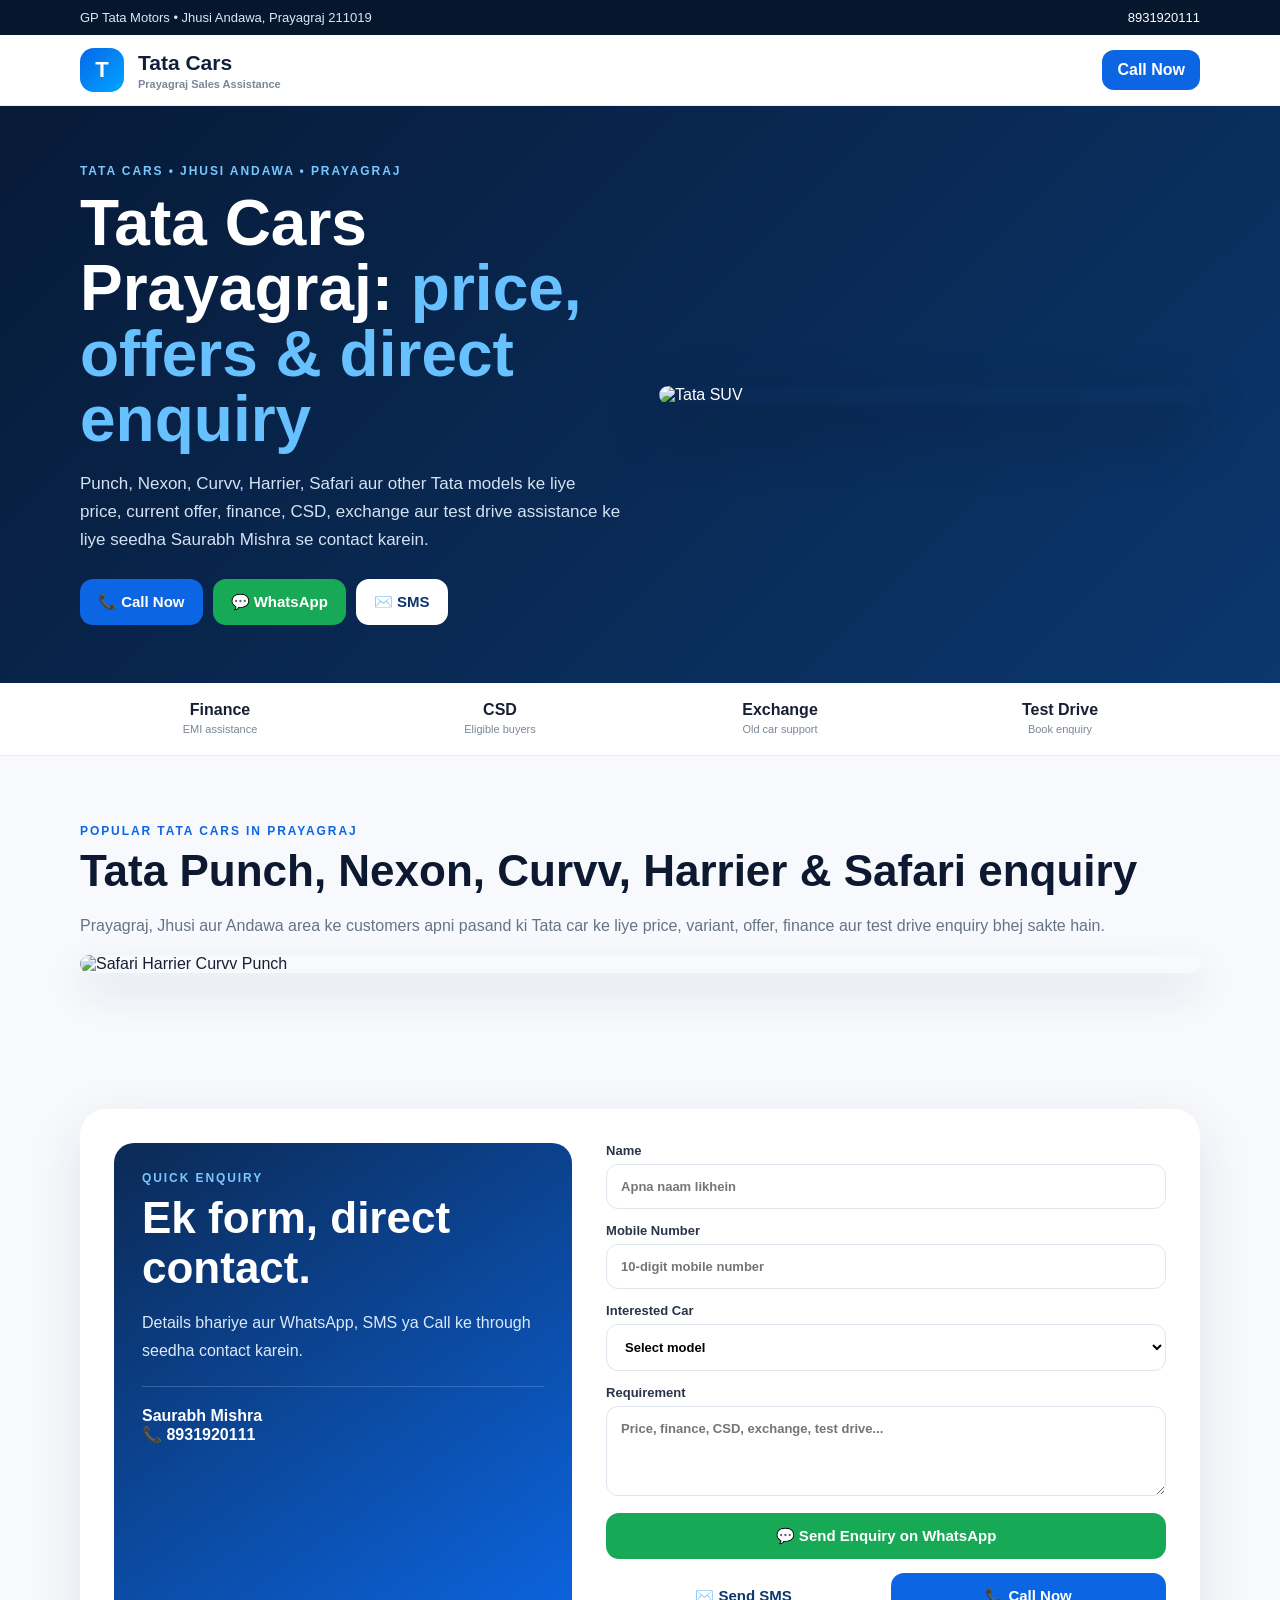
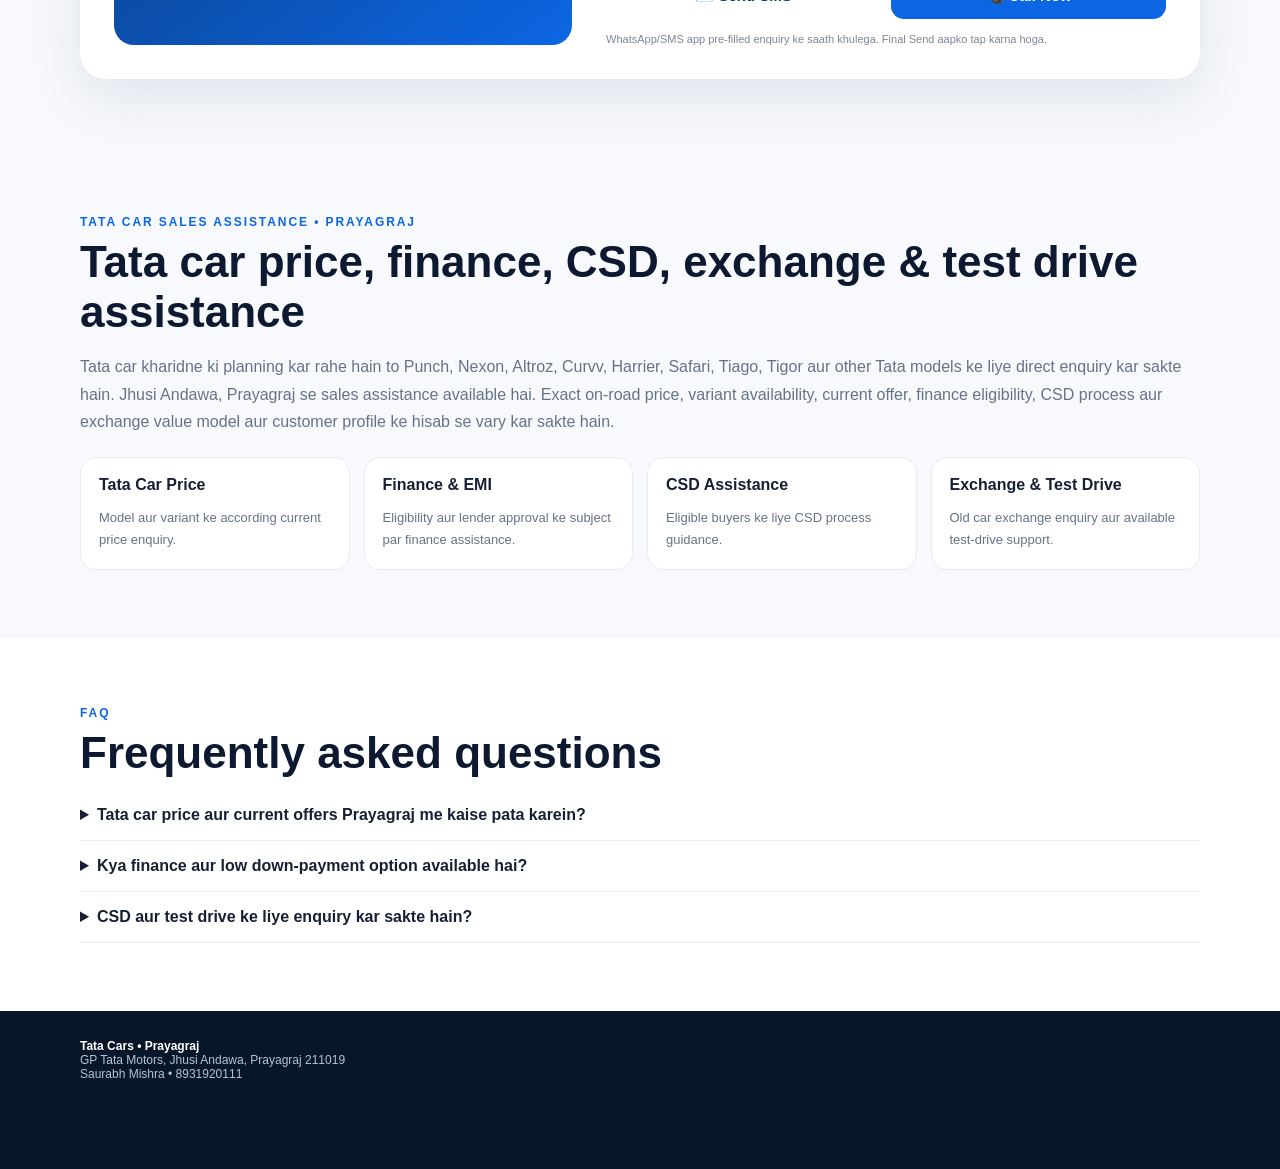
==== commit 5f257d80: "Rename index.html to index.html" ====
--- a/index.html
+++ b/index.html
@@ -3,9 +3,92 @@
 <head>
 <meta charset="utf-8">
 <meta name="viewport" content="width=device-width,initial-scale=1,viewport-fit=cover">
-<title>Tata Cars | Prayagraj</title>
-<meta name="description" content="Tata car enquiry in Prayagraj. Call, WhatsApp or SMS for price, offers, finance, CSD, exchange and test drive assistance.">
+
+<title>Tata Cars Prayagraj | Price, Offers, Finance, CSD & Test Drive</title>
+<meta name="description" content="Tata cars in Prayagraj: enquire for Punch, Nexon, Curvv, Harrier, Safari and other Tata models. Get price, current offers, finance, CSD, exchange and test drive assistance at Jhusi Andawa. Call or WhatsApp 8931920111.">
+<meta name="keywords" content="Tata Cars Prayagraj, Tata Motors Prayagraj, Tata car Jhusi, Tata car Andawa, Tata Punch Prayagraj, Tata Nexon Prayagraj, Tata Curvv Prayagraj, Tata Harrier Prayagraj, Tata Safari Prayagraj, Tata car price Prayagraj, Tata car offers Prayagraj, Tata CSD Prayagraj, Tata finance Prayagraj, Tata test drive Prayagraj">
+<meta name="robots" content="index,follow,max-image-preview:large,max-snippet:-1,max-video-preview:-1">
+<meta name="author" content="Saurabh Mishra">
 <meta name="theme-color" content="#071a37">
+<link rel="canonical" href="https://mrsaurabhpandit1409-ux.github.io/tata-car-prayagraj-/">
+
+<meta property="og:type" content="website">
+<meta property="og:title" content="Tata Cars Prayagraj | Offers, Finance & Test Drive">
+<meta property="og:description" content="Direct Tata car enquiry in Prayagraj for price, offers, finance, CSD, exchange and test drive assistance.">
+<meta property="og:url" content="https://mrsaurabhpandit1409-ux.github.io/tata-car-prayagraj-/">
+<meta property="og:image" content="https://mrsaurabhpandit1409-ux.github.io/tata-car-prayagraj-/models.jpg">
+<meta property="og:site_name" content="Tata Cars Prayagraj">
+
+<meta name="twitter:card" content="summary_large_image">
+<meta name="twitter:title" content="Tata Cars Prayagraj | Offers, Finance & Test Drive">
+<meta name="twitter:description" content="Tata car enquiry in Prayagraj for price, finance, CSD, exchange and test drive assistance.">
+<meta name="twitter:image" content="https://mrsaurabhpandit1409-ux.github.io/tata-car-prayagraj-/models.jpg">
+
+<script type="application/ld+json">
+{
+  "@context": "https://schema.org",
+  "@type": "WebSite",
+  "name": "Tata Cars Prayagraj",
+  "url": "https://mrsaurabhpandit1409-ux.github.io/tata-car-prayagraj-/",
+  "description": "Tata car sales enquiry and assistance in Prayagraj for price, offers, finance, CSD, exchange and test drive.",
+  "inLanguage": ["en-IN","hi-IN"]
+}
+</script>
+
+<script type="application/ld+json">
+{
+  "@context": "https://schema.org",
+  "@type": "Person",
+  "name": "Saurabh Mishra",
+  "jobTitle": "Sales Assistance",
+  "telephone": "+91-8931920111",
+  "worksFor": {
+    "@type": "Organization",
+    "name": "GP Tata Motors"
+  },
+  "address": {
+    "@type": "PostalAddress",
+    "streetAddress": "Jhusi Andawa",
+    "addressLocality": "Prayagraj",
+    "addressRegion": "Uttar Pradesh",
+    "postalCode": "211019",
+    "addressCountry": "IN"
+  }
+}
+</script>
+
+<script type="application/ld+json">
+{
+  "@context": "https://schema.org",
+  "@type": "FAQPage",
+  "mainEntity": [
+    {
+      "@type": "Question",
+      "name": "Tata car price and offers in Prayagraj kaise pata karein?",
+      "acceptedAnswer": {
+        "@type": "Answer",
+        "text": "Website ke enquiry form, WhatsApp ya call ke through current model price, applicable offers and availability ke liye enquiry bhej sakte hain."
+      }
+    },
+    {
+      "@type": "Question",
+      "name": "Kya Tata car finance aur low down-payment assistance available hai?",
+      "acceptedAnswer": {
+        "@type": "Answer",
+        "text": "Finance and down-payment options customer profile, lender approval and applicable terms par depend karte hain. Enquiry ke through assistance li ja sakti hai."
+      }
+    },
+    {
+      "@type": "Question",
+      "name": "Kya CSD aur test drive assistance milti hai?",
+      "acceptedAnswer": {
+        "@type": "Answer",
+        "text": "Eligible customers ke liye CSD process guidance aur available Tata models ke liye test drive enquiry assistance di ja sakti hai."
+      }
+    }
+  ]
+}
+</script>
 <style>
 *{box-sizing:border-box}html{scroll-behavior:smooth}body{margin:0;font-family:-apple-system,BlinkMacSystemFont,"Segoe UI",Roboto,Arial,sans-serif;color:#172033;background:#f7f9fc}a{text-decoration:none}.wrap{width:min(1120px,92%);margin:auto}
 .top{background:#06162d;color:#dce7f6;font-size:13px;padding:10px 0}.top .wrap{display:flex;justify-content:space-between;gap:14px;align-items:center}.top a{color:#fff}
@@ -24,13 +107,13 @@
 <header><div class="wrap nav"><div class="logo">T</div><div class="brand">Tata Cars<small>Prayagraj Sales Assistance</small></div><a class="navcall" href="tel:+918931920111">Call Now</a></div></header>
 
 <section class="hero"><div class="wrap hero-grid">
-<div><div class="eyebrow">TATA CAR ENQUIRY • PRAYAGRAJ</div><h1>Apni Tata Car ke liye <span>direct enquiry</span> karein.</h1><p class="lead">Price, current offer, finance, CSD, exchange aur test drive assistance ke liye seedha Saurabh Mishra se contact karein.</p>
+<div><div class="eyebrow">TATA CARS • JHUSI ANDAWA • PRAYAGRAJ</div><h1>Tata Cars Prayagraj: <span>price, offers & direct enquiry</span></h1><p class="lead">Punch, Nexon, Curvv, Harrier, Safari aur other Tata models ke liye price, current offer, finance, CSD, exchange aur test drive assistance ke liye seedha Saurabh Mishra se contact karein.</p>
 <div class="hero-actions"><a class="btn primary" href="tel:+918931920111">📞 Call Now</a><a class="btn whatsapp" href="https://api.whatsapp.com/send?phone=918931920111&text=Hello%20Saurabh%20Ji%2C%20mujhe%20Tata%20car%20details%20chahiye.">💬 WhatsApp</a><a class="btn sms" href="sms:+918931920111?body=Hello%20Saurabh%20Ji%2C%20mujhe%20Tata%20car%20details%20chahiye.">✉️ SMS</a></div></div>
 <div class="heroimg"><img src="hero.jpg" alt="Tata SUV"></div></div></section>
 
 <div class="quick"><div class="wrap quickgrid"><div><strong>Finance</strong><span>EMI assistance</span></div><div><strong>CSD</strong><span>Eligible buyers</span></div><div><strong>Exchange</strong><span>Old car support</span></div><div><strong>Test Drive</strong><span>Book enquiry</span></div></div></div>
 
-<section class="section"><div class="wrap"><div class="eyebrow" style="color:#0c66e4">POPULAR MODELS</div><h2>Safari • Harrier • Curvv • Punch</h2><p>Apni pasand ki car select karke enquiry bhejein.</p><div class="showcase"><img src="models.jpg" alt="Safari Harrier Curvv Punch"></div></div></section>
+<section class="section"><div class="wrap"><div class="eyebrow" style="color:#0c66e4">POPULAR TATA CARS IN PRAYAGRAJ</div><h2>Tata Punch, Nexon, Curvv, Harrier & Safari enquiry</h2><p>Prayagraj, Jhusi aur Andawa area ke customers apni pasand ki Tata car ke liye price, variant, offer, finance aur test drive enquiry bhej sakte hain.</p><div class="showcase"><img src="models.jpg" alt="Safari Harrier Curvv Punch"></div></div></section>
 
 <section class="section" id="enquiry"><div class="wrap formbox">
 <div class="formside"><div class="eyebrow">QUICK ENQUIRY</div><h2 style="color:white">Ek form, direct contact.</h2><p>Details bhariye aur WhatsApp, SMS ya Call ke through seedha contact karein.</p><div class="contact-line">Saurabh Mishra<br>📞 8931920111</div></div>
@@ -43,6 +126,47 @@
 <div class="sendgrid"><button class="btn sms" type="button" onclick="sendSMS()">✉️ Send SMS</button><button class="btn primary" type="button" onclick="callNow()">📞 Call Now</button></div>
 <div class="note">WhatsApp/SMS app pre-filled enquiry ke saath khulega. Final Send aapko tap karna hoga.</div>
 </form></div></section>
+
+
+<section class="section" id="local-seo">
+  <div class="wrap">
+    <div class="eyebrow" style="color:#0c66e4">TATA CAR SALES ASSISTANCE • PRAYAGRAJ</div>
+    <h2>Tata car price, finance, CSD, exchange & test drive assistance</h2>
+    <p>
+      Tata car kharidne ki planning kar rahe hain to Punch, Nexon, Altroz, Curvv, Harrier, Safari, Tiago, Tigor aur other Tata models ke liye direct enquiry kar sakte hain.
+      Jhusi Andawa, Prayagraj se sales assistance available hai. Exact on-road price, variant availability, current offer, finance eligibility, CSD process aur exchange value model aur customer profile ke hisab se vary kar sakte hain.
+    </p>
+
+    <div style="display:grid;grid-template-columns:repeat(auto-fit,minmax(210px,1fr));gap:14px;margin-top:22px">
+      <div style="background:#fff;border:1px solid #e7ecf3;border-radius:16px;padding:18px"><strong>Tata Car Price</strong><p style="font-size:13px;margin-bottom:0">Model aur variant ke according current price enquiry.</p></div>
+      <div style="background:#fff;border:1px solid #e7ecf3;border-radius:16px;padding:18px"><strong>Finance & EMI</strong><p style="font-size:13px;margin-bottom:0">Eligibility aur lender approval ke subject par finance assistance.</p></div>
+      <div style="background:#fff;border:1px solid #e7ecf3;border-radius:16px;padding:18px"><strong>CSD Assistance</strong><p style="font-size:13px;margin-bottom:0">Eligible buyers ke liye CSD process guidance.</p></div>
+      <div style="background:#fff;border:1px solid #e7ecf3;border-radius:16px;padding:18px"><strong>Exchange & Test Drive</strong><p style="font-size:13px;margin-bottom:0">Old car exchange enquiry aur available test-drive support.</p></div>
+    </div>
+  </div>
+</section>
+
+<section class="section" id="faq" style="background:#fff">
+  <div class="wrap">
+    <div class="eyebrow" style="color:#0c66e4">FAQ</div>
+    <h2>Frequently asked questions</h2>
+
+    <details style="padding:16px 0;border-bottom:1px solid #e7ecf3">
+      <summary style="font-weight:800;cursor:pointer">Tata car price aur current offers Prayagraj me kaise pata karein?</summary>
+      <p>Website form, WhatsApp ya call ke through interested model share karein. Applicable price, offer aur availability ki enquiry ki ja sakti hai.</p>
+    </details>
+
+    <details style="padding:16px 0;border-bottom:1px solid #e7ecf3">
+      <summary style="font-weight:800;cursor:pointer">Kya finance aur low down-payment option available hai?</summary>
+      <p>Finance aur down-payment options customer profile, lender approval aur applicable terms par depend karte hain.</p>
+    </details>
+
+    <details style="padding:16px 0;border-bottom:1px solid #e7ecf3">
+      <summary style="font-weight:800;cursor:pointer">CSD aur test drive ke liye enquiry kar sakte hain?</summary>
+      <p>Haan, eligible customers ke liye CSD process guidance aur available Tata models ke liye test drive enquiry assistance li ja sakti hai.</p>
+    </details>
+  </div>
+</section>
 
 <footer><div class="wrap"><strong style="color:white">Tata Cars • Prayagraj</strong><br>GP Tata Motors, Jhusi Andawa, Prayagraj 211019<br>Saurabh Mishra • 8931920111</div></footer>
 <div class="mobilebar"><a href="tel:+918931920111">📞 Call</a><a href="https://api.whatsapp.com/send?phone=918931920111&text=Hello%20Saurabh%20Ji%2C%20mujhe%20Tata%20car%20details%20chahiye.">💬 WhatsApp</a></div>
